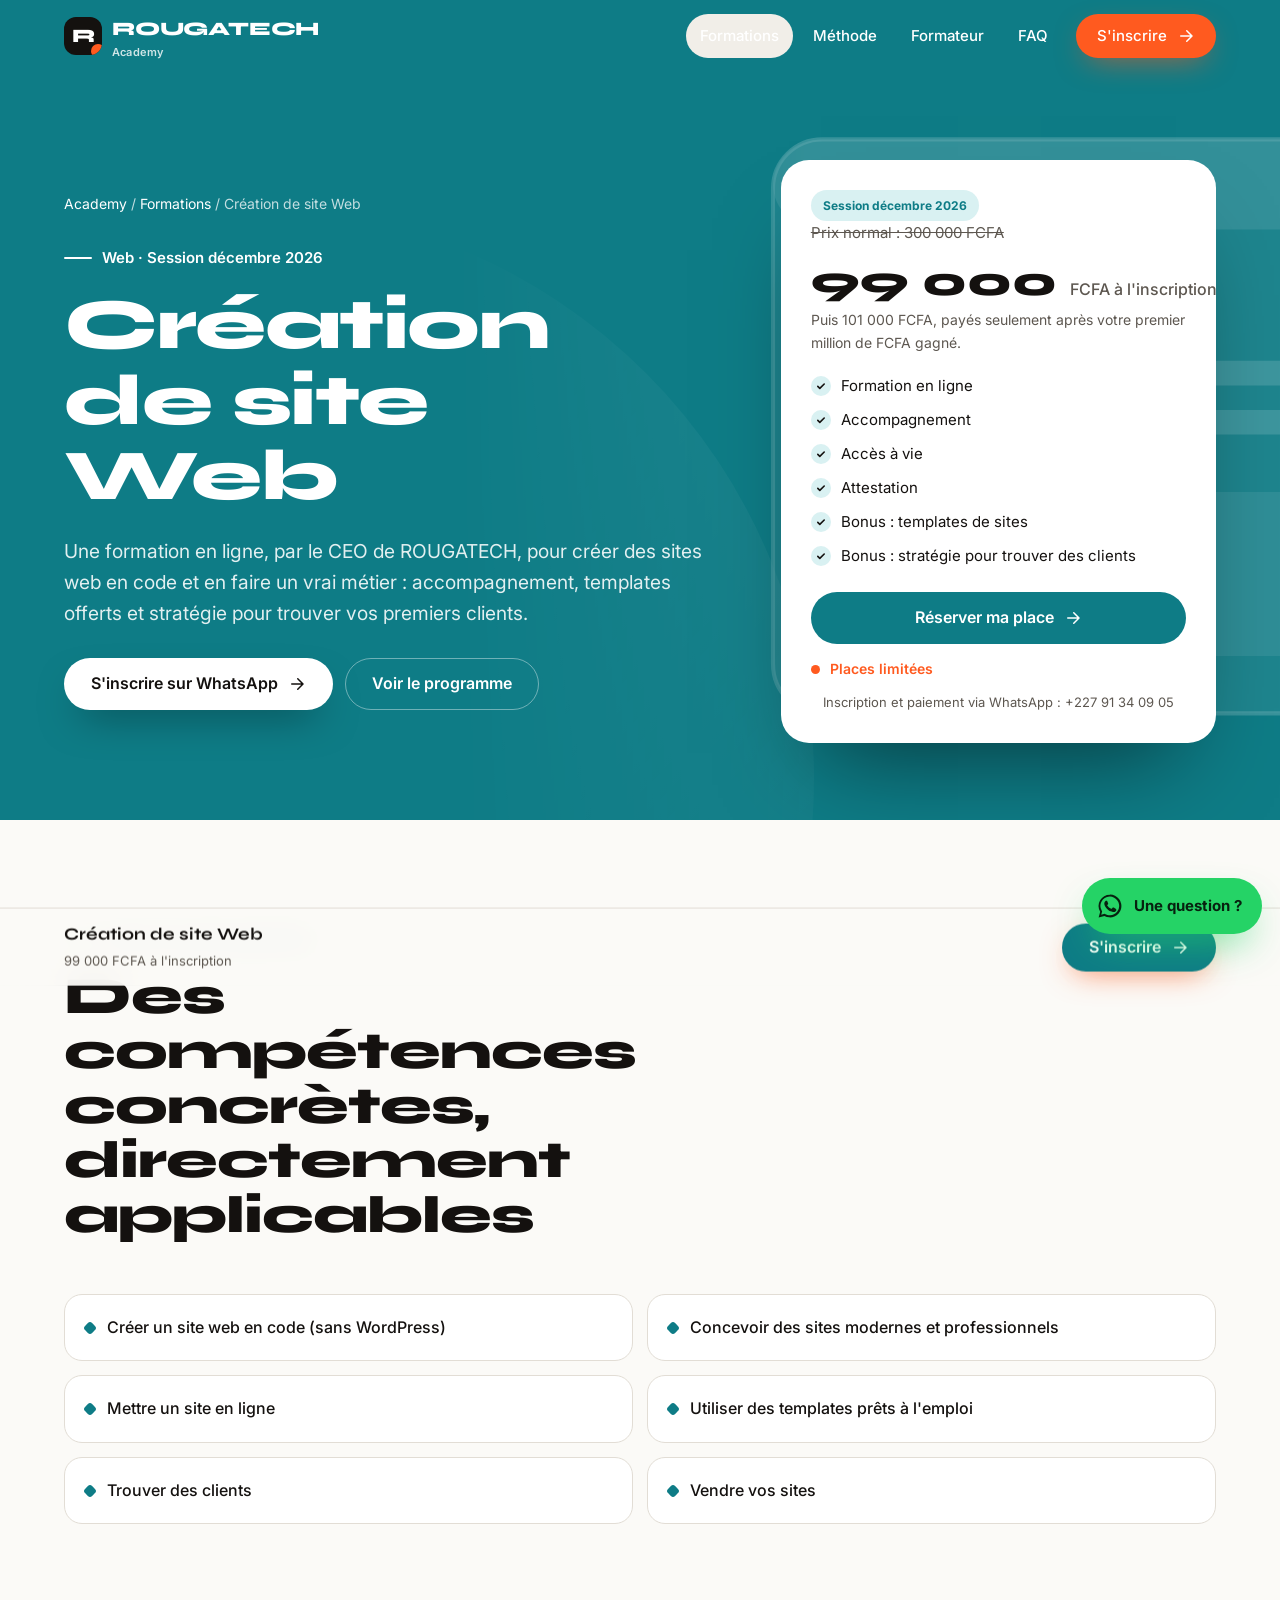
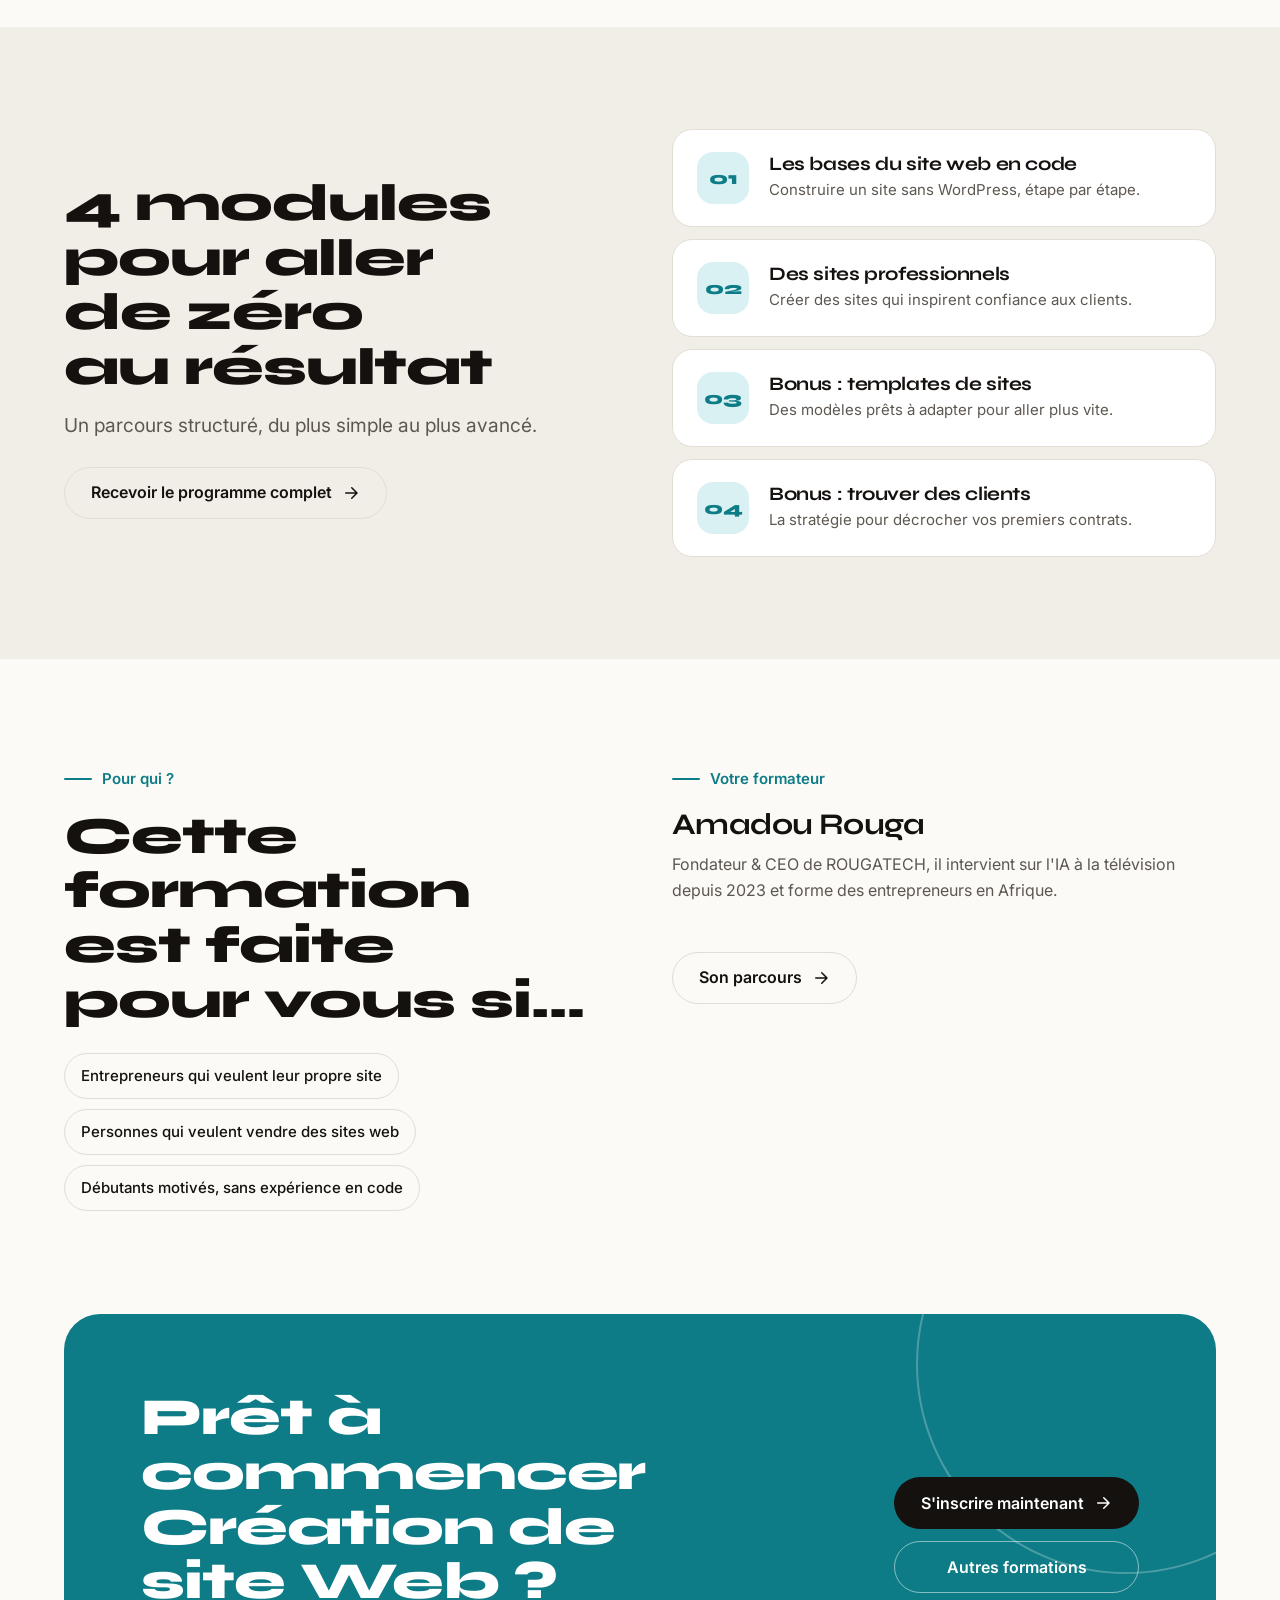
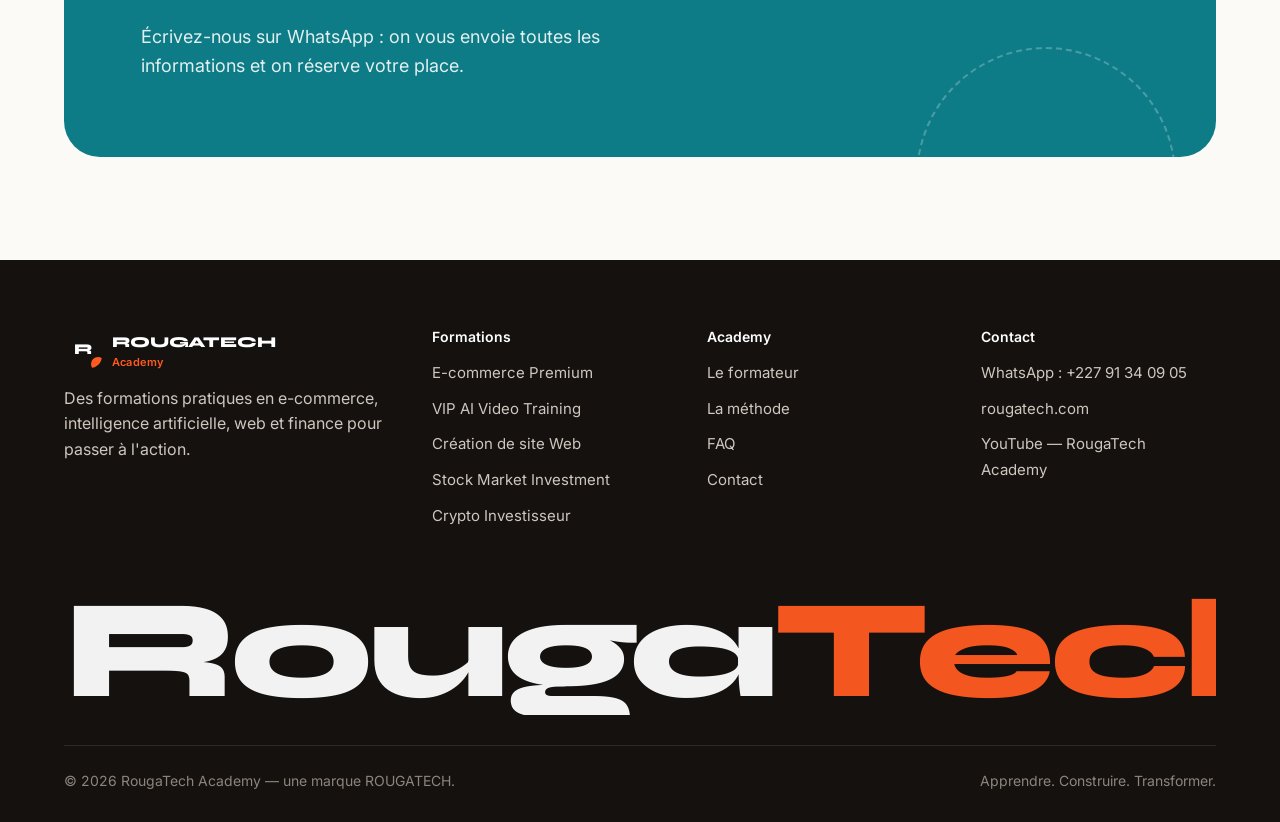
==== creation-site-web/index.html @ 9525f6b5 "Site complet RougaTech Academy (HTML/CSS/JS statique) Accueil, 5 pages formation, formateur, contact" ====
<!DOCTYPE html>
<html lang="fr">
<head>
<meta charset="utf-8">
<meta name="viewport" content="width=device-width,initial-scale=1">
<title>Création de site Web | RougaTech Academy</title>
<meta name="description" content="Apprenez à créer des sites web professionnels en code — sans WordPress — et à les vendre à des clients.">
<link rel="canonical" href="https://academy.rougatech.com/creation-site-web/">
<meta property="og:type" content="website"><meta property="og:title" content="Création de site Web | RougaTech Academy"><meta property="og:description" content="Apprenez à créer des sites web professionnels en code — sans WordPress — et à les vendre à des clients."><meta property="og:url" content="https://academy.rougatech.com/creation-site-web/"><meta property="og:locale" content="fr_FR"><meta property="og:site_name" content="RougaTech Academy">
<meta name="theme-color" content="#14110f">
<link rel="icon" href="../assets/favicon.svg" type="image/svg+xml">
<link rel="preconnect" href="https://fonts.googleapis.com"><link rel="preconnect" href="https://fonts.gstatic.com" crossorigin><link href="https://fonts.googleapis.com/css2?family=Inter:wght@400;500;600;700&family=Syne:wght@700;800&display=swap" rel="stylesheet">
<link rel="stylesheet" href="../assets/academy.css">
<script type="application/ld+json">{"@context": "https://schema.org", "@type": "Course", "name": "Création de site Web", "description": "Apprenez à créer des sites web professionnels en code — sans WordPress — et à les vendre à des clients.", "inLanguage": "fr", "provider": {"@type": "EducationalOrganization", "name": "RougaTech Academy", "url": "https://academy.rougatech.com/"}}</script>
</head>
<body>
<div class="progress" aria-hidden="true"></div><header class="hdr"><div class="wrap">
<a class="logo" href="../" aria-label="RougaTech Academy — accueil"><span class="logo-mark">R</span><span>ROUGATECH<small>Academy</small></span></a>
<button class="burger" aria-label="Menu" aria-expanded="false"><span></span><span></span><span></span></button>
<nav class="nav" aria-label="Navigation principale"><a href="../#formations" aria-current=page>Formations</a><a href="../#methode">Méthode</a><a href="../formateur/">Formateur</a><a href="../#faq">FAQ</a><a class="btn btn-acc" href="../contact/">S'inscrire <svg viewBox="0 0 24 24" fill="none" stroke="currentColor" stroke-width="2" stroke-linecap="round" stroke-linejoin="round"><path d="M5 12h14M13 5l7 7-7 7"/></svg></a></nav>
</div></header>
<main style="--t:#0e7c86;--t2:#d9f1f2" class="on-color-page">
<section class="c-hero" style="--t:#0e7c86;--t2:#d9f1f2">
 <svg class="bg" viewBox="0 0 440 200" preserveAspectRatio="xMidYMid slice" aria-hidden="true"><defs><linearGradient id="ghcreation-site-web" x1="0" y1="0" x2="1" y2="1"><stop offset="0" stop-color="#fff" stop-opacity=".35"/><stop offset="1" stop-color="#fff" stop-opacity="0"/></linearGradient></defs><circle cx="60" cy="190" r="140" fill="url(#ghcreation-site-web)"/><rect x="190" y="34" width="210" height="140" rx="12" fill="#fff" fill-opacity=".2" stroke="#fff" stroke-opacity=".5"/><rect x="190" y="34" width="210" height="22" rx="12" fill="#fff" fill-opacity=".3"/><circle cx="204" cy="45" r="3.5" fill="#fff"/><circle cx="216" cy="45" r="3.5" fill="#fff"/><circle cx="228" cy="45" r="3.5" fill="#fff"/><rect x="206" y="70" width="90" height="10" rx="5" fill="#fff" fill-opacity=".8"/><rect x="206" y="88" width="140" height="6" rx="3" fill="#fff" fill-opacity=".45"/><rect x="206" y="100" width="120" height="6" rx="3" fill="#fff" fill-opacity=".45"/><rect x="206" y="120" width="56" height="40" rx="8" fill="#fff" fill-opacity=".35"/><rect x="270" y="120" width="56" height="40" rx="8" fill="#fff" fill-opacity=".25"/><rect x="334" y="120" width="52" height="40" rx="8" fill="#fff" fill-opacity=".35"/></svg>
 <div class="wrap">
  <div>
   <div class="crumbs rv"><a href="../">Academy</a> / <a href="../#formations">Formations</a> / Création de site Web</div>
   <span class="kicker rv">Web · Session décembre 2026</span>
   <h1 data-split>Création de site Web</h1>
   <p class="lead rv d1">Une formation en ligne, par le CEO de ROUGATECH, pour créer des sites web en code et en faire un vrai métier : accompagnement, templates offerts et stratégie pour trouver vos premiers clients.</p>
   <div class="hero-ctas rv d2"><a class="btn btn-acc" href="https://wa.me/22791340905?text=Bonjour%20RougaTech%20Academy%2C%20je%20souhaite%20m%27inscrire%20%C3%A0%20la%20formation%20%C2%AB%20Cr%C3%A9ation%20de%20site%20Web%20%C2%BB.">S'inscrire sur WhatsApp <svg viewBox="0 0 24 24" fill="none" stroke="currentColor" stroke-width="2" stroke-linecap="round" stroke-linejoin="round"><path d="M5 12h14M13 5l7 7-7 7"/></svg></a><a class="btn btn-ghost" href="#programme">Voir le programme</a></div>
  </div>
  <aside class="offer rv d2" style="--t:#0e7c86;--t2:#d9f1f2">
   <span class="tag">Session décembre 2026</span>
   <div class="old">Prix normal : 300 000 FCFA</div><div class="price">99 000 <small>FCFA à l&#x27;inscription</small></div><p class="mute" style="font-size:14px">Puis 101 000 FCFA, payés seulement après votre premier million de FCFA gagné.</p>
   <ul><li>Formation en ligne</li><li>Accompagnement</li><li>Accès à vie</li><li>Attestation</li><li>Bonus : templates de sites</li><li>Bonus : stratégie pour trouver des clients</li></ul>
   <a class="btn btn-acc" style="background:var(--t);box-shadow:none;color:#fff" href="https://wa.me/22791340905?text=Bonjour%20RougaTech%20Academy%2C%20je%20souhaite%20m%27inscrire%20%C3%A0%20la%20formation%20%C2%AB%20Cr%C3%A9ation%20de%20site%20Web%20%C2%BB.">Réserver ma place <svg viewBox="0 0 24 24" fill="none" stroke="currentColor" stroke-width="2" stroke-linecap="round" stroke-linejoin="round"><path d="M5 12h14M13 5l7 7-7 7"/></svg></a>
   <div class="seats"><i></i>Places limitées</div>
   <p class="note">Inscription et paiement via WhatsApp : +227 91 34 09 05</p>
  </aside>
 </div>
</section>
<section class="band"><div class="wrap">
 <div class="head"><div><span class="kicker rv" style="color:var(--t)">Ce que vous allez apprendre</span><h2 data-split>Des compétences concrètes, directement applicables</h2></div></div>
 <div class="learn"><div class="rv d0">Créer un site web en code (sans WordPress)</div><div class="rv d1">Concevoir des sites modernes et professionnels</div><div class="rv d2">Mettre un site en ligne</div><div class="rv d0">Utiliser des templates prêts à l&#x27;emploi</div><div class="rv d1">Trouver des clients</div><div class="rv d2">Vendre vos sites</div></div>
</div></section>
<div id="programme"></div>
<section class="band alt"><div class="wrap two">
 <div><span class="kicker rv">Le programme</span><h2 data-split>4 modules pour aller de zéro au résultat</h2><p class="lead rv" style="margin-top:16px">Un parcours structuré, du plus simple au plus avancé.</p><a class="btn btn-ghost rv" style="margin-top:26px" href="https://wa.me/22791340905?text=Bonjour%2C%20je%20souhaite%20le%20programme%20et%20le%20prix%20de%20la%20formation%20%C2%AB%20Cr%C3%A9ation%20de%20site%20Web%20%C2%BB.">Recevoir le programme complet <svg viewBox="0 0 24 24" fill="none" stroke="currentColor" stroke-width="2" stroke-linecap="round" stroke-linejoin="round"><path d="M5 12h14M13 5l7 7-7 7"/></svg></a></div>
 <div class="mods"><div class="mod rv"><span class="no">01</span><div><h3>Les bases du site web en code</h3><p>Construire un site sans WordPress, étape par étape.</p></div></div><div class="mod rv"><span class="no">02</span><div><h3>Des sites professionnels</h3><p>Créer des sites qui inspirent confiance aux clients.</p></div></div><div class="mod rv"><span class="no">03</span><div><h3>Bonus : templates de sites</h3><p>Des modèles prêts à adapter pour aller plus vite.</p></div></div><div class="mod rv"><span class="no">04</span><div><h3>Bonus : trouver des clients</h3><p>La stratégie pour décrocher vos premiers contrats.</p></div></div></div>
</div></section>
<section class="band"><div class="wrap two">
 <div><span class="kicker rv" style="color:var(--t)">Pour qui ?</span><h2 data-split>Cette formation est faite pour vous si…</h2><div class="chips rv" style="margin-top:26px"><span>Entrepreneurs qui veulent leur propre site</span><span>Personnes qui veulent vendre des sites web</span><span>Débutants motivés, sans expérience en code</span></div></div>
 <div><span class="kicker rv" style="color:var(--t)">Votre formateur</span><h3 class="rv" style="font-size:30px;margin-bottom:12px">Amadou Rouga</h3><p class="mute rv" style="margin-bottom:24px">Fondateur & CEO de ROUGATECH, il intervient sur l'IA à la télévision depuis 2023 et forme des entrepreneurs en Afrique.</p><a class="btn btn-ghost rv" style="margin-top:24px" href="../formateur/">Son parcours <svg viewBox="0 0 24 24" fill="none" stroke="currentColor" stroke-width="2" stroke-linecap="round" stroke-linejoin="round"><path d="M5 12h14M13 5l7 7-7 7"/></svg></a></div>
</div></section>
<section class="band" style="padding-top:0"><div class="wrap"><div class="cta rv" style="background:var(--t)"><span class="ring r1"></span><span class="ring r2"></span>
 <div><h2>Prêt à commencer Création de site Web ?</h2><p>Écrivez-nous sur WhatsApp : on vous envoie toutes les informations et on réserve votre place.</p></div>
 <div class="cta-btns"><a class="btn btn-acc" href="https://wa.me/22791340905?text=Bonjour%20RougaTech%20Academy%2C%20je%20souhaite%20m%27inscrire%20%C3%A0%20la%20formation%20%C2%AB%20Cr%C3%A9ation%20de%20site%20Web%20%C2%BB.">S'inscrire maintenant <svg viewBox="0 0 24 24" fill="none" stroke="currentColor" stroke-width="2" stroke-linecap="round" stroke-linejoin="round"><path d="M5 12h14M13 5l7 7-7 7"/></svg></a><a class="btn btn-ghost" style="color:#fff;border-color:rgba(255,255,255,.5)" href="../#formations">Autres formations</a></div>
</div></div></section>
</main>
<div class="sticky-buy"><div><b>Création de site Web</b><span>99 000 FCFA à l&#x27;inscription</span></div><a class="btn btn-acc" style="background:#0e7c86" href="https://wa.me/22791340905?text=Bonjour%20RougaTech%20Academy%2C%20je%20souhaite%20m%27inscrire%20%C3%A0%20la%20formation%20%C2%AB%20Cr%C3%A9ation%20de%20site%20Web%20%C2%BB.">S'inscrire <svg viewBox="0 0 24 24" fill="none" stroke="currentColor" stroke-width="2" stroke-linecap="round" stroke-linejoin="round"><path d="M5 12h14M13 5l7 7-7 7"/></svg></a></div>
<footer class="ftr"><div class="wrap">
<div class="top">
 <div><a class="logo" href="../"><span class="logo-mark">R</span><span>ROUGATECH<small>Academy</small></span></a>
 <p style="margin-top:18px;max-width:340px">Des formations pratiques en e-commerce, intelligence artificielle, web et finance pour passer à l'action.</p></div>
 <div><h4>Formations</h4><ul><li><a href="../ecommerce-premium-pro/">E-commerce Premium</a></li><li><a href="../vip-ai-video-training/">VIP AI Video Training</a></li><li><a href="../creation-site-web/">Création de site Web</a></li><li><a href="../stock-market-investment/">Stock Market Investment</a></li><li><a href="../crypto-investisseur/">Crypto Investisseur</a></li></ul></div>
 <div><h4>Academy</h4><ul><li><a href="../formateur/">Le formateur</a></li><li><a href="../#methode">La méthode</a></li><li><a href="../#faq">FAQ</a></li><li><a href="../contact/">Contact</a></li></ul></div>
 <div><h4>Contact</h4><ul><li><a href="https://wa.me/22791340905">WhatsApp : +227 91 34 09 05</a></li><li><a href="https://rougatech.com">rougatech.com</a></li><li><a href="https://www.youtube.com/results?search_query=RougaTech+Academy">YouTube — RougaTech Academy</a></li></ul></div>
</div>
<div class="big" aria-hidden="true">Rouga<em>Tech</em> Academy</div>
<div class="bot"><span>© <span data-year>2026</span> RougaTech Academy — une marque ROUGATECH.</span><span>Apprendre. Construire. Transformer.</span></div>
</div></footer>
<a class="wa-fab" href="https://wa.me/22791340905?text=Bonjour%20RougaTech%20Academy%2C%20je%20souhaite%20des%20informations%20sur%20vos%20formations." aria-label="Écrire sur WhatsApp"><svg viewBox="0 0 32 32" fill="currentColor"><path d="M16 3a13 13 0 0 0-11.2 19.6L3 29l6.6-1.7A13 13 0 1 0 16 3zm0 23.7c-2 0-4-.6-5.7-1.6l-.4-.2-3.9 1 1-3.8-.3-.4A10.7 10.7 0 1 1 16 26.7zm5.9-8c-.3-.2-1.9-1-2.2-1s-.5-.2-.7.2-.8 1-1 1.2-.4.2-.7 0a8.8 8.8 0 0 1-4.4-3.8c-.3-.6.3-.5 1-1.7.1-.2 0-.4 0-.6l-1-2.4c-.3-.6-.5-.5-.7-.5h-.6c-.2 0-.6 0-.9.4s-1.2 1.2-1.2 2.9 1.2 3.3 1.4 3.6c.2.2 2.4 3.7 5.8 5.1 2.2.9 3 1 4.1.8.7-.1 1.9-.8 2.2-1.5s.3-1.4.2-1.5-.3-.2-.6-.4z"/></svg><span>Une question ?</span></a>
<script src="../assets/academy.js" defer></script>
</body></html>
---- assets/academy.css ----
/*
VOICE   : énergique, ambitieux, direct — une école qui fait passer à l'action
IDEA    : un tableau de bord d'apprentissage vivant : cartes de formation qui flottent, avancent, s'empilent
PICTURE : pile 3D de cartes-formation animées (hero) + bandeau défilant des compétences
COLOUR  : blanc chaud #fbfaf7, encre #14110f, orange signal #ff5a1f ; chaque formation a sa teinte
TYPE    : Syne 700/800 (titres) + Inter (texte)
LAYOUT  : bandes pleine largeur, grilles 12 colonnes, contenu max 1240px
*/
:root{
  color-scheme:light dark;
  --bg:light-dark(#fbfaf7,#0f0d0c);
  --bg2:light-dark(#f1eee8,#181513);
  --card:light-dark(#ffffff,#1d1a17);
  --ink:light-dark(#14110f,#f4f1ec);
  --mute:light-dark(#5d5750,#a8a097);
  --line:light-dark(#e2ddd5,#2d2824);
  --acc:#ff5a1f;
  --acc2:light-dark(#ffe9df,#3a1c10);
  --dark:#14110f;
  --r:22px;
  --ease:cubic-bezier(.2,.8,.2,1);
}
:root[data-theme=light]{color-scheme:light}:root[data-theme=dark]{color-scheme:dark}
*{box-sizing:border-box;min-width:0}
html{scroll-behavior:smooth;scroll-padding-top:84px}
body{margin:0;background:var(--bg);color:var(--ink);font:16px/1.6 Inter,system-ui,-apple-system,"Segoe UI",sans-serif;overflow-x:clip;-webkit-font-smoothing:antialiased}
img,svg{max-width:100%;display:block}
a{color:inherit}
h1,h2,h3,h4{font-family:Syne,Inter,sans-serif;line-height:1.05;margin:0;text-wrap:balance;letter-spacing:-.02em}
h1{font-size:clamp(40px,6.4vw,84px);font-weight:800}
h2{font-size:clamp(32px,4.2vw,52px);font-weight:800}
h3{font-size:22px;font-weight:700}
p{margin:0}
.wrap{max-width:1240px;margin:0 auto}
.band{padding:clamp(56px,8vw,120px) max(5vw,18px)}
.band.alt{background:var(--bg2)}
.band.ink{background:var(--dark);color:#f4f1ec}
.band.ink .mute{color:#b3aba2}
.mute{color:var(--mute)}
.kicker{display:inline-flex;align-items:center;gap:10px;font-weight:600;font-size:15px;color:var(--acc);margin-bottom:18px}
.kicker::before{content:"";width:28px;height:2px;background:currentColor;border-radius:2px}
.lead{font-size:clamp(17px,1.5vw,20px);color:var(--mute);max-width:640px}
.ink .lead{color:#c9c1b8}

/* ---------- buttons ---------- */
.btn{position:relative;display:inline-flex;align-items:center;justify-content:center;gap:10px;min-height:52px;padding:0 26px;border-radius:999px;font-weight:600;font-size:16px;text-decoration:none;border:1.5px solid transparent;cursor:pointer;transition:transform .35s var(--ease),background .3s,color .3s,box-shadow .35s;overflow:hidden;isolation:isolate;white-space:nowrap}
.btn svg{width:18px;height:18px;flex:none;transition:transform .35s var(--ease)}
.btn:hover svg{transform:translateX(4px)}
.btn-acc{background:var(--acc);color:#fff;box-shadow:0 10px 30px -10px rgba(255,90,31,.7)}
.btn-acc::after{content:"";position:absolute;inset:0;background:linear-gradient(110deg,transparent 30%,rgba(255,255,255,.45) 50%,transparent 70%);transform:translateX(-120%);transition:transform .8s var(--ease);z-index:-1}
.btn-acc:hover::after{transform:translateX(120%)}
.btn-acc:hover{box-shadow:0 18px 40px -12px rgba(255,90,31,.85)}
.btn-ghost{border-color:var(--line);background:transparent;color:var(--ink)}
.btn-ghost:hover{border-color:var(--ink)}
.ink .btn-ghost{color:#fff;border-color:rgba(255,255,255,.25)}
.ink .btn-ghost:hover{border-color:#fff}
.btn-wa{background:#25d366;color:#08210f}
.btn:focus-visible,a:focus-visible,button:focus-visible{outline:3px solid var(--acc);outline-offset:3px}

/* ---------- header ---------- */
.hdr{position:fixed;inset:0 0 auto;z-index:50;padding:14px max(5vw,18px);transition:padding .35s var(--ease),background .35s,box-shadow .35s}
.hdr.scrolled{padding-block:8px;background:color-mix(in srgb,var(--bg) 86%,transparent);backdrop-filter:blur(14px) saturate(1.4);-webkit-backdrop-filter:blur(14px) saturate(1.4);box-shadow:0 1px 0 var(--line)}
.hdr .wrap{display:flex;align-items:center;justify-content:space-between;gap:20px}
.logo{display:flex;align-items:center;gap:10px;text-decoration:none;font-family:Syne,sans-serif;font-weight:800;font-size:19px;letter-spacing:-.01em}
.logo-mark{width:38px;height:38px;border-radius:12px;background:var(--dark);display:grid;place-items:center;color:#fff;position:relative;overflow:hidden}
.logo-mark::after{content:"";position:absolute;width:14px;height:14px;border-radius:50%;background:var(--acc);right:-3px;bottom:-3px}
.logo small{display:block;font:600 11px/1 Inter,sans-serif;color:var(--acc);letter-spacing:.02em;margin-top:3px}
.nav{display:flex;align-items:center;gap:6px}
.nav a{padding:10px 14px;border-radius:999px;text-decoration:none;font-weight:500;font-size:15px;color:var(--mute);transition:color .25s,background .25s}
.nav a:hover,.nav a[aria-current=page]{color:var(--ink);background:var(--bg2)}
.nav .btn{margin-left:8px;min-height:44px;padding:0 20px;font-size:15px;color:#fff}
.nav .btn:hover{background:var(--acc);color:#fff}
.burger{display:none;width:46px;height:46px;border-radius:50%;border:1.5px solid var(--line);background:var(--card);cursor:pointer;position:relative;z-index:60}
.burger span{position:absolute;left:13px;right:13px;height:2px;background:var(--ink);border-radius:2px;transition:transform .35s var(--ease),opacity .2s}
.burger span:nth-child(1){top:17px}.burger span:nth-child(2){top:22px}.burger span:nth-child(3){top:27px}
.menu-open .burger span:nth-child(1){transform:translateY(5px) rotate(45deg)}
.menu-open .burger span:nth-child(2){opacity:0}
.menu-open .burger span:nth-child(3){transform:translateY(-5px) rotate(-45deg)}
@media(max-width:900px){
  .burger{display:block}
  .nav{position:fixed;inset:0;flex-direction:column;justify-content:center;gap:4px;background:var(--bg);opacity:0;pointer-events:none;transition:opacity .35s}
  .nav a{font-family:Syne,sans-serif;font-size:30px;font-weight:700;color:var(--ink);opacity:0;transform:translateY(16px);transition:opacity .4s,transform .5s var(--ease)}
  .nav .btn{font-family:Inter,sans-serif;font-size:17px;margin:18px 0 0;min-height:54px}
  .menu-open .nav{opacity:1;pointer-events:auto}
  .menu-open .nav a{opacity:1;transform:none}
  .menu-open .nav a:nth-child(2){transition-delay:.05s}.menu-open .nav a:nth-child(3){transition-delay:.1s}.menu-open .nav a:nth-child(4){transition-delay:.15s}.menu-open .nav a:nth-child(5){transition-delay:.2s}
  .menu-open{overflow:hidden}
}

/* ---------- hero ---------- */
.hero{position:relative;padding:clamp(120px,14vw,170px) max(5vw,18px) clamp(60px,7vw,100px);overflow:hidden}
.hero .wrap{display:grid;grid-template-columns:minmax(0,1.08fr) minmax(0,.92fr);gap:clamp(30px,5vw,70px);align-items:center}
.hero h1 .stroke{color:transparent;-webkit-text-stroke:2px var(--ink)}
.hero h1 .swap{display:inline-block;color:var(--acc);position:relative}
.hero h1 .swap span{display:inline-block;animation:wordIn .7s var(--ease) both}
.hero .lead{margin:26px 0 34px}
.hero-ctas{display:flex;flex-wrap:wrap;gap:12px}
.hero-proof{display:flex;flex-wrap:wrap;gap:28px;margin-top:44px;padding-top:28px;border-top:1px solid var(--line)}
.hero-proof b{display:block;font-family:Syne,sans-serif;font-size:30px;line-height:1}
.hero-proof span{font-size:14px;color:var(--mute)}
.blob{position:absolute;border-radius:50%;filter:blur(70px);opacity:.55;pointer-events:none;z-index:-1}
.blob.b1{width:520px;height:520px;background:#ffb08a;right:-140px;top:40px;animation:drift 16s ease-in-out infinite alternate}
.blob.b2{width:380px;height:380px;background:#ffd6a3;left:-160px;bottom:-120px;animation:drift 20s ease-in-out infinite alternate-reverse}
@media (prefers-color-scheme:dark){.blob{opacity:.18}}
:root[data-theme=dark] .blob{opacity:.18}
:root[data-theme=light] .blob{opacity:.55}
@keyframes drift{to{transform:translate(-60px,60px) scale(1.12)}}
@keyframes wordIn{from{opacity:0;transform:translateY(.4em) rotate(4deg);filter:blur(6px)}to{opacity:1;transform:none;filter:none}}

/* stack of floating course cards */
.stack3d{position:relative;height:clamp(380px,44vw,540px);perspective:1400px}
.sc{position:absolute;width:min(78%,360px);padding:22px;border-radius:24px;background:var(--card);border:1px solid var(--line);box-shadow:0 40px 80px -40px rgba(20,17,15,.45);transition:transform .9s var(--ease);will-change:transform}
.sc .tag{display:inline-block;font-size:12px;font-weight:600;padding:5px 11px;border-radius:999px;background:var(--t2);color:var(--t)}
.sc h4{font-size:22px;margin:14px 0 6px}
.sc p{font-size:14px;color:var(--mute)}
.sc .bar{height:8px;border-radius:9px;background:var(--bg2);margin-top:18px;overflow:hidden}
.sc .bar i{display:block;height:100%;width:var(--w);background:var(--t);border-radius:9px;animation:fill 2.4s var(--ease) both .6s}
.sc .row{display:flex;justify-content:space-between;font-size:12px;color:var(--mute);margin-top:8px}
.sc .ico{width:46px;height:46px;border-radius:14px;display:grid;place-items:center;background:var(--t);color:#fff;float:right}
.sc .ico svg{width:22px;height:22px}
.sc:nth-child(1){left:0;top:4%;transform:rotate(-6deg) translateZ(0);animation:float1 7s ease-in-out infinite}
.sc:nth-child(2){right:0;top:26%;transform:rotate(4deg);animation:float2 8s ease-in-out infinite;z-index:2}
.sc:nth-child(3){left:8%;bottom:2%;transform:rotate(-2deg);animation:float1 9s ease-in-out infinite reverse;z-index:3}
.badge-live{position:absolute;right:6%;top:2%;z-index:4;display:flex;align-items:center;gap:8px;padding:10px 16px;border-radius:999px;background:var(--dark);color:#fff;font-size:13px;font-weight:600;box-shadow:0 20px 40px -18px rgba(0,0,0,.6)}
.badge-live i{width:9px;height:9px;border-radius:50%;background:#2ee66b;box-shadow:0 0 0 0 rgba(46,230,107,.6);animation:pulse 1.8s infinite}
@keyframes float1{0%,100%{translate:0 0}50%{translate:0 -14px}}
@keyframes float2{0%,100%{translate:0 0}50%{translate:0 12px}}
@keyframes fill{from{width:0}}
@keyframes pulse{70%{box-shadow:0 0 0 10px rgba(46,230,107,0)}100%{box-shadow:0 0 0 0 rgba(46,230,107,0)}}
@media(max-width:900px){.hero .wrap{grid-template-columns:1fr}.stack3d{height:420px;max-width:520px;margin:0 auto;width:100%}}
@media(max-width:520px){.stack3d{height:380px}.sc{width:84%;padding:18px}.sc h4{font-size:19px}.badge-live{top:-4%}}

/* ---------- marquee ---------- */
.marquee{overflow:hidden;background:var(--dark);color:#fff;padding:22px 0;border-block:1px solid #000}
.marquee .track{display:flex;width:max-content;animation:scroll 36s linear infinite}
.marquee:hover .track{animation-play-state:paused}
.marquee span{font-family:Syne,sans-serif;font-weight:700;font-size:clamp(22px,3vw,36px);padding:0 28px;display:flex;align-items:center;gap:28px;white-space:nowrap}
.marquee span::after{content:"";width:14px;height:14px;border-radius:50%;background:var(--acc)}
@keyframes scroll{to{transform:translateX(-50%)}}

/* ---------- section head ---------- */
.head{display:flex;justify-content:space-between;align-items:end;gap:30px;flex-wrap:wrap;margin-bottom:clamp(34px,4vw,56px)}
.head > div{max-width:720px}
.head .lead{margin-top:16px}

/* ---------- filters + course grid ---------- */
.filters{display:flex;flex-wrap:wrap;gap:8px}
.filters button{min-height:44px;padding:0 18px;border-radius:999px;border:1.5px solid var(--line);background:var(--card);color:var(--ink);font:500 15px Inter,sans-serif;cursor:pointer;transition:all .25s}
.filters button:hover{border-color:var(--ink)}
.filters button[aria-pressed=true]{background:var(--ink);color:var(--bg);border-color:var(--ink)}
.grid{display:grid;grid-template-columns:repeat(auto-fill,minmax(min(100%,340px),1fr));gap:22px}
.course{position:relative;display:flex;flex-direction:column;border-radius:var(--r);background:var(--card);border:1px solid var(--line);overflow:hidden;text-decoration:none;transition:transform .5s var(--ease),box-shadow .5s var(--ease),border-color .3s;transform-style:preserve-3d}
.course:hover{box-shadow:0 40px 70px -40px rgba(20,17,15,.5);border-color:transparent}
.course.hide{display:none}
.course .cv{position:relative;height:200px;background:var(--t);overflow:hidden;color:#fff}
.course .cv svg.art{position:absolute;inset:0;width:100%;height:100%;transition:transform 1.2s var(--ease)}
.course:hover .cv svg.art{transform:scale(1.08) rotate(-1.5deg)}
.course .cv .lbl{position:absolute;left:18px;top:18px;font-size:12px;font-weight:600;padding:6px 12px;border-radius:999px;background:rgba(0,0,0,.28);backdrop-filter:blur(6px);color:#fff}
.course .cv .st{position:absolute;right:18px;top:18px;font-size:12px;font-weight:700;padding:6px 12px;border-radius:999px;background:#fff;color:var(--dark)}
.course .bd{padding:24px;display:flex;flex-direction:column;gap:12px;flex:1}
.course .bd p{color:var(--mute);font-size:15px}
.course .meta{display:flex;flex-wrap:wrap;gap:8px;margin-top:auto;padding-top:14px}
.course .meta span{font-size:13px;padding:6px 11px;border-radius:999px;background:var(--bg2);color:var(--mute);white-space:nowrap}
.course .go{display:flex;justify-content:space-between;align-items:center;padding:18px 24px;border-top:1px solid var(--line);font-weight:600;font-size:15px}
.course .go i{width:40px;height:40px;border-radius:50%;background:var(--bg2);display:grid;place-items:center;transition:background .3s,color .3s,transform .4s var(--ease)}
.course:hover .go i{background:var(--acc);color:#fff;transform:rotate(-45deg)}
.course .go svg{width:18px;height:18px}

/* ---------- method / pillars ---------- */
.pillars{display:grid;grid-template-columns:repeat(4,minmax(0,1fr));gap:18px}
.pillar{padding:28px;border-radius:var(--r);background:rgba(255,255,255,.04);border:1px solid rgba(255,255,255,.1);transition:background .35s,transform .45s var(--ease)}
.pillar:hover{background:rgba(255,90,31,.1);transform:translateY(-6px)}
.pillar .n{font-family:Syne,sans-serif;font-size:15px;font-weight:700;color:var(--acc)}
.pillar h3{margin:40px 0 10px;color:#fff}
.pillar p{color:#b3aba2;font-size:15px}
@media(max-width:1000px){.pillars{grid-template-columns:repeat(2,minmax(0,1fr))}}
@media(max-width:560px){.pillars{grid-template-columns:1fr}}

/* ---------- trainer ---------- */
.trainer{display:grid;grid-template-columns:minmax(0,.85fr) minmax(0,1.15fr);gap:clamp(30px,6vw,90px);align-items:center}
.portrait{position:relative;aspect-ratio:4/5;border-radius:32px;overflow:hidden;background:var(--dark)}
.portrait img{width:100%;height:100%;object-fit:cover}
.portrait .ph{position:absolute;inset:0;display:grid;place-items:center}
.portrait .cap{position:absolute;left:18px;right:18px;bottom:18px;padding:16px 18px;border-radius:18px;background:rgba(20,17,15,.72);backdrop-filter:blur(10px);color:#fff}
.portrait .cap b{font-family:Syne,sans-serif;font-size:20px;display:block}
.portrait .cap span{font-size:13px;color:#d8d0c7}
.facts{display:grid;grid-template-columns:repeat(2,minmax(0,1fr));gap:14px;margin-top:34px}
.fact{padding:22px;border-radius:18px;background:var(--card);border:1px solid var(--line)}
.fact b{display:block;font-family:Syne,sans-serif;font-size:clamp(28px,3vw,38px);line-height:1;color:var(--acc)}
.fact span{display:block;margin-top:8px;font-size:14px;color:var(--mute)}
@media(max-width:860px){.trainer{grid-template-columns:1fr}.portrait{max-width:420px}}
@media(max-width:420px){.facts{grid-template-columns:1fr}}

/* ---------- steps ---------- */
.steps{display:grid;grid-template-columns:repeat(4,minmax(0,1fr));gap:0;counter-reset:s;position:relative}
.step{padding:0 22px 0 0;position:relative}
.step .dot{width:56px;height:56px;border-radius:50%;display:grid;place-items:center;background:var(--card);border:1.5px solid var(--line);font-family:Syne,sans-serif;font-weight:800;font-size:20px;position:relative;z-index:1;transition:background .4s,color .4s,border-color .4s}
.step.on .dot{background:var(--acc);border-color:var(--acc);color:#fff}
.steps::before{content:"";position:absolute;left:28px;right:28px;top:28px;height:2px;background:var(--line)}
.steps .prog{position:absolute;left:28px;top:28px;height:2px;background:var(--acc);width:0;transition:width 1.6s var(--ease)}
.step h3{margin:24px 0 8px}
.step p{color:var(--mute);font-size:15px}
@media(max-width:860px){.steps{grid-template-columns:1fr;gap:30px}.steps::before,.steps .prog{display:none}.step{padding:0 0 0 76px}.step .dot{position:absolute;left:0;top:0}.step h3{margin-top:12px}}

/* ---------- faq ---------- */
.faq{max-width:860px}
.faq details{border-bottom:1px solid var(--line)}
.faq summary{list-style:none;cursor:pointer;display:flex;justify-content:space-between;align-items:center;gap:20px;padding:24px 0;font-family:Syne,sans-serif;font-weight:700;font-size:clamp(18px,2vw,21px)}
.faq summary::-webkit-details-marker{display:none}
.faq summary i{flex:none;width:40px;height:40px;border-radius:50%;border:1.5px solid var(--line);display:grid;place-items:center;transition:transform .4s var(--ease),background .3s}
.faq summary i::before{content:"+";font:400 22px/1 Inter,sans-serif}
.faq details[open] summary i{transform:rotate(45deg);background:var(--acc);border-color:var(--acc);color:#fff}
.faq details p{padding:0 60px 24px 0;color:var(--mute)}

/* ---------- CTA ---------- */
.cta{position:relative;border-radius:36px;padding:clamp(40px,6vw,80px);background:var(--acc);color:#fff;overflow:hidden;display:grid;grid-template-columns:minmax(0,1.3fr) auto;gap:30px;align-items:center}
.cta h2{color:#fff}
.cta p{color:rgba(255,255,255,.88);margin-top:14px;max-width:560px;font-size:18px}
.cta .btn-acc{background:var(--dark);box-shadow:none}
.cta .ring{position:absolute;border:2px solid rgba(255,255,255,.25);border-radius:50%;pointer-events:none}
.cta .ring.r1{width:420px;height:420px;right:-120px;top:-160px;animation:spin 30s linear infinite}
.cta .ring.r2{width:260px;height:260px;right:40px;bottom:-150px;border-style:dashed;animation:spin 40s linear infinite reverse}
@keyframes spin{to{transform:rotate(360deg)}}
.cta-btns{display:flex;flex-direction:column;gap:12px;position:relative}
@media(max-width:820px){.cta{grid-template-columns:1fr}.cta-btns{flex-direction:row;flex-wrap:wrap}}

/* ---------- footer ---------- */
.ftr{background:var(--dark);color:#cfc7be;padding:70px max(5vw,18px) 30px}
.ftr .top{display:grid;grid-template-columns:minmax(0,1.4fr) repeat(3,minmax(0,1fr));gap:40px}
.ftr .logo{color:#fff}
.ftr h4{font-family:Inter,sans-serif;font-size:14px;font-weight:600;color:#fff;margin-bottom:16px;letter-spacing:0}
.ftr ul{list-style:none;padding:0;margin:0;display:grid;gap:10px}
.ftr a{text-decoration:none;color:#cfc7be;font-size:15px;transition:color .25s}
.ftr a:hover{color:var(--acc)}
.ftr .big{font-family:Syne,sans-serif;font-weight:800;font-size:clamp(46px,11vw,170px);line-height:.9;color:#fff;margin:60px 0 30px;letter-spacing:-.04em;opacity:.95;white-space:nowrap;overflow:hidden}
.ftr .big em{font-style:normal;color:var(--acc)}
.ftr .bot{display:flex;justify-content:space-between;flex-wrap:wrap;gap:12px;padding-top:24px;border-top:1px solid rgba(255,255,255,.1);font-size:14px;color:#8d857c}
@media(max-width:860px){.ftr .top{grid-template-columns:repeat(2,minmax(0,1fr))}.ftr .top>div:first-child{grid-column:1/-1}}

/* ---------- floating WhatsApp ---------- */
.wa-fab{position:fixed;right:18px;bottom:18px;z-index:40;display:flex;align-items:center;gap:10px;padding:0 20px 0 14px;height:56px;border-radius:999px;background:#25d366;color:#07210f;text-decoration:none;font-weight:700;font-size:15px;box-shadow:0 18px 40px -14px rgba(37,211,102,.8);transform:translateY(120px);transition:transform .6s var(--ease)}
.wa-fab.show{transform:none}
.wa-fab svg{width:28px;height:28px}
@media(max-width:520px){.wa-fab span{display:none}.wa-fab{padding:0;width:58px;justify-content:center}}

/* ---------- course page ---------- */
.c-hero{position:relative;padding:clamp(120px,13vw,160px) max(5vw,18px) clamp(50px,6vw,80px);background:var(--t);color:#fff;overflow:hidden}
.c-hero .wrap{display:grid;grid-template-columns:minmax(0,1.2fr) minmax(0,.8fr);gap:clamp(30px,5vw,70px);align-items:center;position:relative;z-index:1}
.c-hero .kicker{color:#fff}
.c-hero h1{color:#fff;font-size:clamp(38px,5.6vw,72px)}
.c-hero .lead{color:rgba(255,255,255,.88);margin:22px 0 30px}
.c-hero .btn-acc{background:#fff;color:var(--dark);box-shadow:0 18px 40px -16px rgba(0,0,0,.5)}
.c-hero .btn-ghost{color:#fff;border-color:rgba(255,255,255,.4)}
.c-hero .btn-ghost:hover{border-color:#fff}
.c-hero svg.bg{position:absolute;right:-5%;top:0;width:70%;height:100%;opacity:.35;-webkit-mask-image:linear-gradient(90deg,transparent,#000 40%);mask-image:linear-gradient(90deg,transparent,#000 40%)}
@media(max-width:900px){.c-hero svg.bg{width:100%;right:0;opacity:.14}}
body:has(.on-color-page) .hdr:not(.scrolled) .logo,body:has(.on-color-page) .hdr:not(.scrolled) .nav>a:not(.btn){color:#fff}
body:has(.on-color-page) .hdr:not(.scrolled) .nav>a:not(.btn):hover{background:rgba(255,255,255,.15)}
body:has(.on-color-page) .hdr:not(.scrolled) .logo small{color:#fff;opacity:.8}
body.menu-open:has(.on-color-page) .nav>a:not(.btn){color:var(--ink)!important}
.crumbs{font-size:14px;color:rgba(255,255,255,.75);margin-bottom:26px}
.crumbs a{text-decoration:none;color:#fff}
.offer{background:var(--card);color:var(--ink);border-radius:28px;padding:30px;box-shadow:0 50px 90px -40px rgba(0,0,0,.55)}
.offer .tag{display:inline-block;font-size:12px;font-weight:700;padding:6px 12px;border-radius:999px;background:var(--t2);color:var(--t)}
.offer .price{font-family:Syne,sans-serif;font-weight:800;font-size:clamp(30px,3.4vw,42px);line-height:1;margin:16px 0 6px;white-space:nowrap}
.offer .price small{font-size:16px;color:var(--mute);font-family:Inter,sans-serif;font-weight:500}
.offer .old{text-decoration:line-through;color:var(--mute);font-size:15px}
.offer ul{list-style:none;padding:0;margin:20px 0 24px;display:grid;gap:10px}
.offer li{display:flex;gap:10px;font-size:15px}
.offer li::before{content:"";flex:none;width:20px;height:20px;border-radius:50%;background:var(--t2) url("data:image/svg+xml,%3Csvg xmlns='http://www.w3.org/2000/svg' viewBox='0 0 20 20'%3E%3Cpath d='M6 10.5l2.5 2.5L14 7.5' fill='none' stroke='%2314110f' stroke-width='2' stroke-linecap='round' stroke-linejoin='round'/%3E%3C/svg%3E") center/16px no-repeat;margin-top:2px}
.offer .btn{width:100%}
.offer .note{font-size:13px;color:var(--mute);margin-top:12px;text-align:center}
.seats{display:flex;align-items:center;gap:10px;margin-top:14px;font-size:14px;font-weight:600;color:var(--acc)}
.seats i{width:9px;height:9px;border-radius:50%;background:var(--acc);animation:blink 1.2s infinite}
@keyframes blink{50%{opacity:.25}}
@media(max-width:900px){.c-hero .wrap{grid-template-columns:1fr}}

.two{display:grid;grid-template-columns:minmax(0,1fr) minmax(0,1fr);gap:clamp(30px,5vw,80px);align-items:start}
@media(max-width:860px){.two{grid-template-columns:1fr}}
.learn{display:grid;grid-template-columns:repeat(2,minmax(0,1fr));gap:14px}
.learn div{padding:20px;border-radius:18px;background:var(--card);border:1px solid var(--line);font-weight:500;display:flex;gap:12px;align-items:flex-start;transition:border-color .3s,transform .4s var(--ease)}
.learn div:hover{border-color:var(--t);transform:translateY(-3px)}
.learn div::before{content:"";flex:none;width:10px;height:10px;border-radius:3px;background:var(--t);margin-top:8px;transform:rotate(45deg)}
@media(max-width:560px){.learn{grid-template-columns:1fr}}

.mods{display:grid;gap:12px}
.mod{display:grid;grid-template-columns:auto minmax(0,1fr);gap:20px;align-items:center;padding:22px 24px;border-radius:20px;background:var(--card);border:1px solid var(--line);transition:transform .45s var(--ease),border-color .3s}
.mod:hover{transform:translateX(8px);border-color:var(--t)}
.mod .no{width:52px;height:52px;border-radius:16px;display:grid;place-items:center;background:var(--t2);color:var(--t);font-family:Syne,sans-serif;font-weight:800;font-size:18px}
.mod h3{font-size:19px}
.mod p{color:var(--mute);font-size:15px;margin-top:4px}

.chips{display:flex;flex-wrap:wrap;gap:10px}
.chips span{padding:10px 16px;border-radius:999px;border:1.5px solid var(--line);font-weight:500;font-size:15px}

.sticky-buy{position:fixed;left:0;right:0;bottom:0;z-index:39;padding:12px max(5vw,16px);background:color-mix(in srgb,var(--bg) 92%,transparent);backdrop-filter:blur(14px);-webkit-backdrop-filter:blur(14px);border-top:1px solid var(--line);display:flex;justify-content:space-between;align-items:center;gap:14px;transform:translateY(110%);transition:transform .5s var(--ease)}
.sticky-buy.show{transform:none}
.sticky-buy b{font-family:Syne,sans-serif;font-size:17px;display:block}
.sticky-buy span{font-size:13px;color:var(--mute)}
.sticky-buy .btn{min-height:48px}
.has-sticky .wa-fab{bottom:86px}
@media(max-width:520px){.sticky-buy span{display:none}.sticky-buy b{font-size:15px}.sticky-buy .btn{padding:0 18px}}

/* ---------- contact ---------- */
.form{display:grid;gap:16px;padding:clamp(24px,4vw,40px);border-radius:28px;background:var(--card);border:1px solid var(--line)}
.form label{display:grid;gap:8px;font-weight:600;font-size:15px}
.form input,.form select,.form textarea{width:100%;min-height:52px;padding:12px 16px;border-radius:14px;border:1.5px solid var(--line);background:var(--bg);color:var(--ink);font:16px Inter,sans-serif;transition:border-color .25s}
.form textarea{min-height:130px;resize:vertical}
.form input:focus,.form select:focus,.form textarea:focus{outline:none;border-color:var(--acc)}
.contact-cards{display:grid;gap:14px}
.ccard{display:flex;gap:16px;align-items:center;padding:22px;border-radius:20px;background:var(--card);border:1px solid var(--line);text-decoration:none;transition:border-color .3s,transform .4s var(--ease)}
.ccard:hover{border-color:var(--acc);transform:translateY(-3px)}
.ccard i{flex:none;width:52px;height:52px;border-radius:16px;display:grid;place-items:center;background:var(--acc2);color:var(--acc)}
.ccard i svg{width:24px;height:24px}
.ccard b{display:block;font-size:17px}
.ccard span{color:var(--mute);font-size:15px}

.page-hero{padding:clamp(130px,14vw,180px) max(5vw,18px) clamp(40px,5vw,70px);position:relative;overflow:hidden}
.page-hero .lead{margin-top:22px}

/* ---------- reveal + cursor ---------- */
.rv{opacity:0;transform:translateY(34px);transition:opacity .9s var(--ease),transform 1s var(--ease)}
.rv.in{opacity:1;transform:none}
.rv.d1{transition-delay:.08s}.rv.d2{transition-delay:.16s}.rv.d3{transition-delay:.24s}
.split .w{display:inline-block;overflow:hidden;vertical-align:top}
.split .w > span{display:inline-block;transform:translateY(105%);transition:transform 1s var(--ease)}
.split.in .w > span{transform:none}
.cur{position:fixed;left:0;top:0;width:12px;height:12px;border-radius:50%;background:var(--acc);pointer-events:none;z-index:100;mix-blend-mode:normal;transform:translate(-50%,-50%);transition:width .3s,height .3s,opacity .3s;opacity:0}
.cur.big{width:64px;height:64px;opacity:.18!important}
@media (hover:none),(pointer:coarse){.cur{display:none}}
.progress{position:fixed;left:0;top:0;height:3px;background:var(--acc);z-index:70;width:0}

@media (prefers-reduced-motion:reduce){
  *,*::before,*::after{animation:none!important;transition:none!important;scroll-behavior:auto!important}
  .rv,.split .w>span{opacity:1;transform:none}
  .cur{display:none}
}
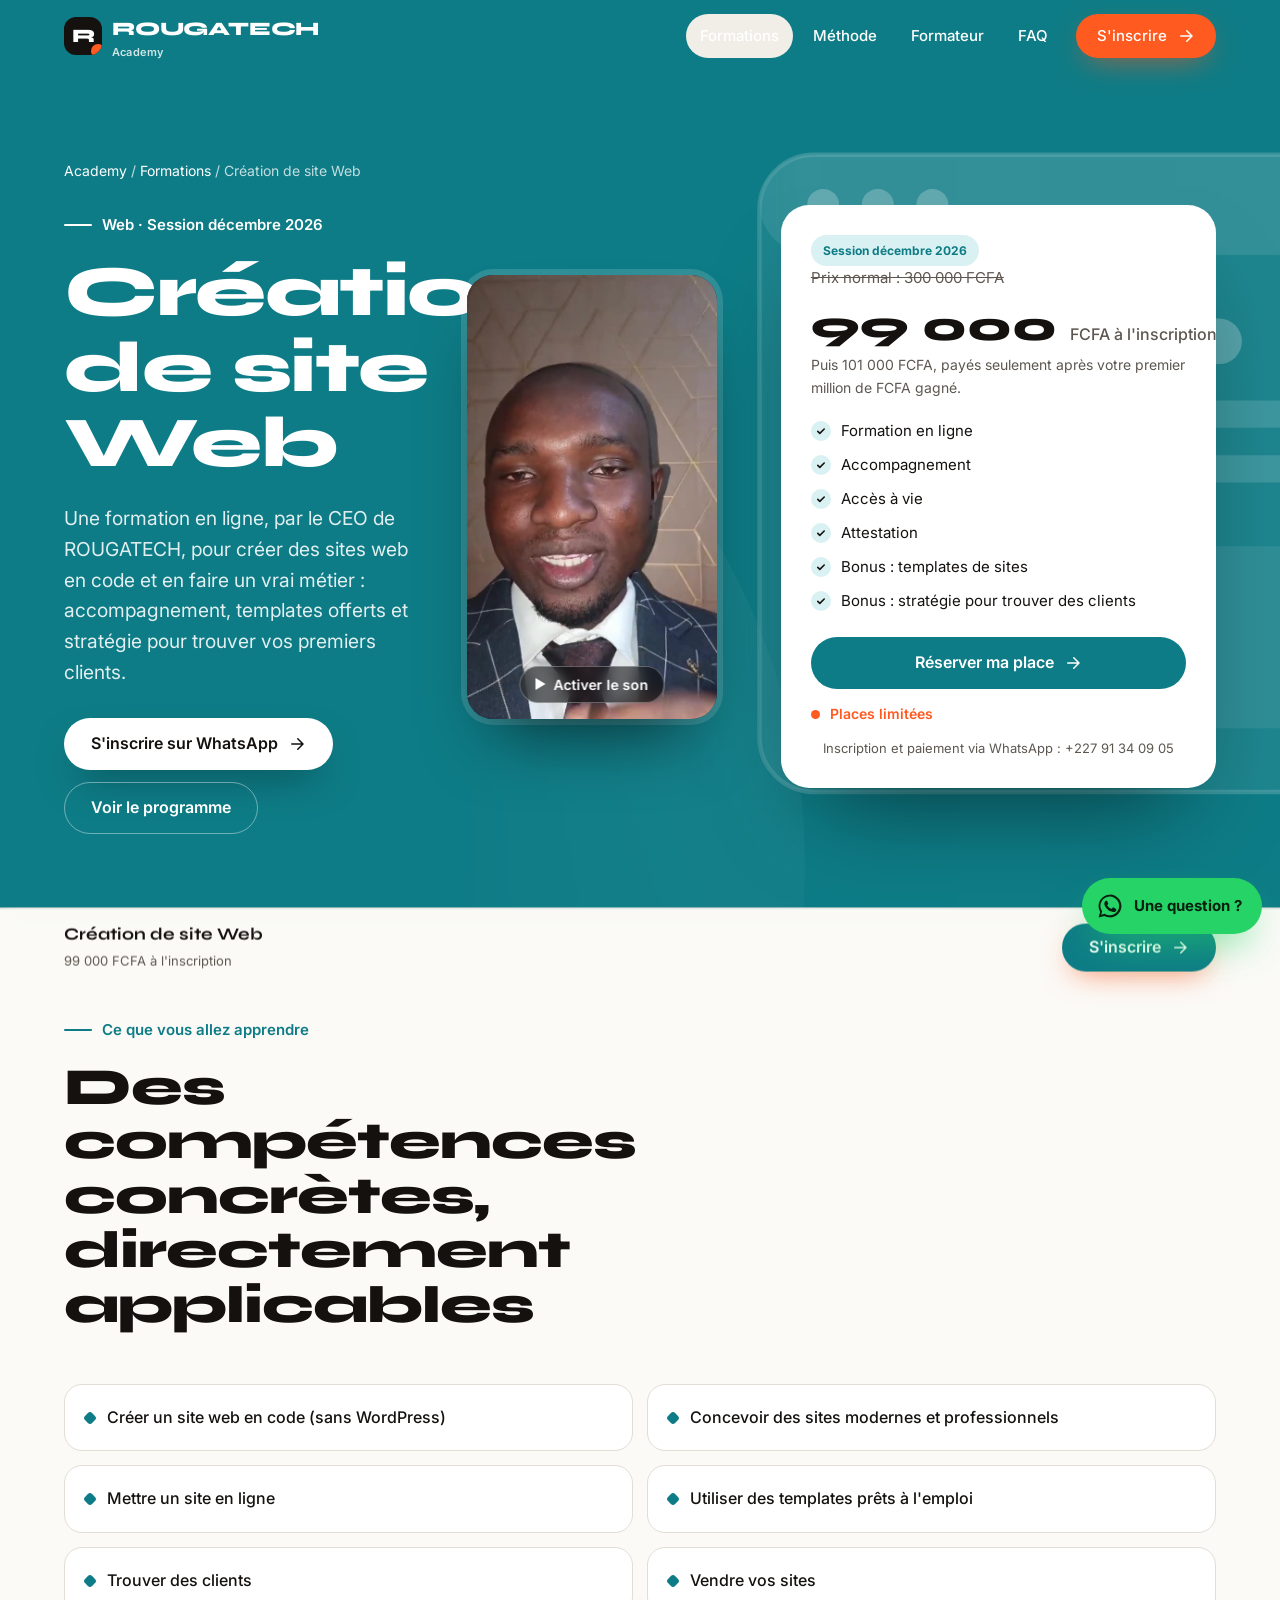
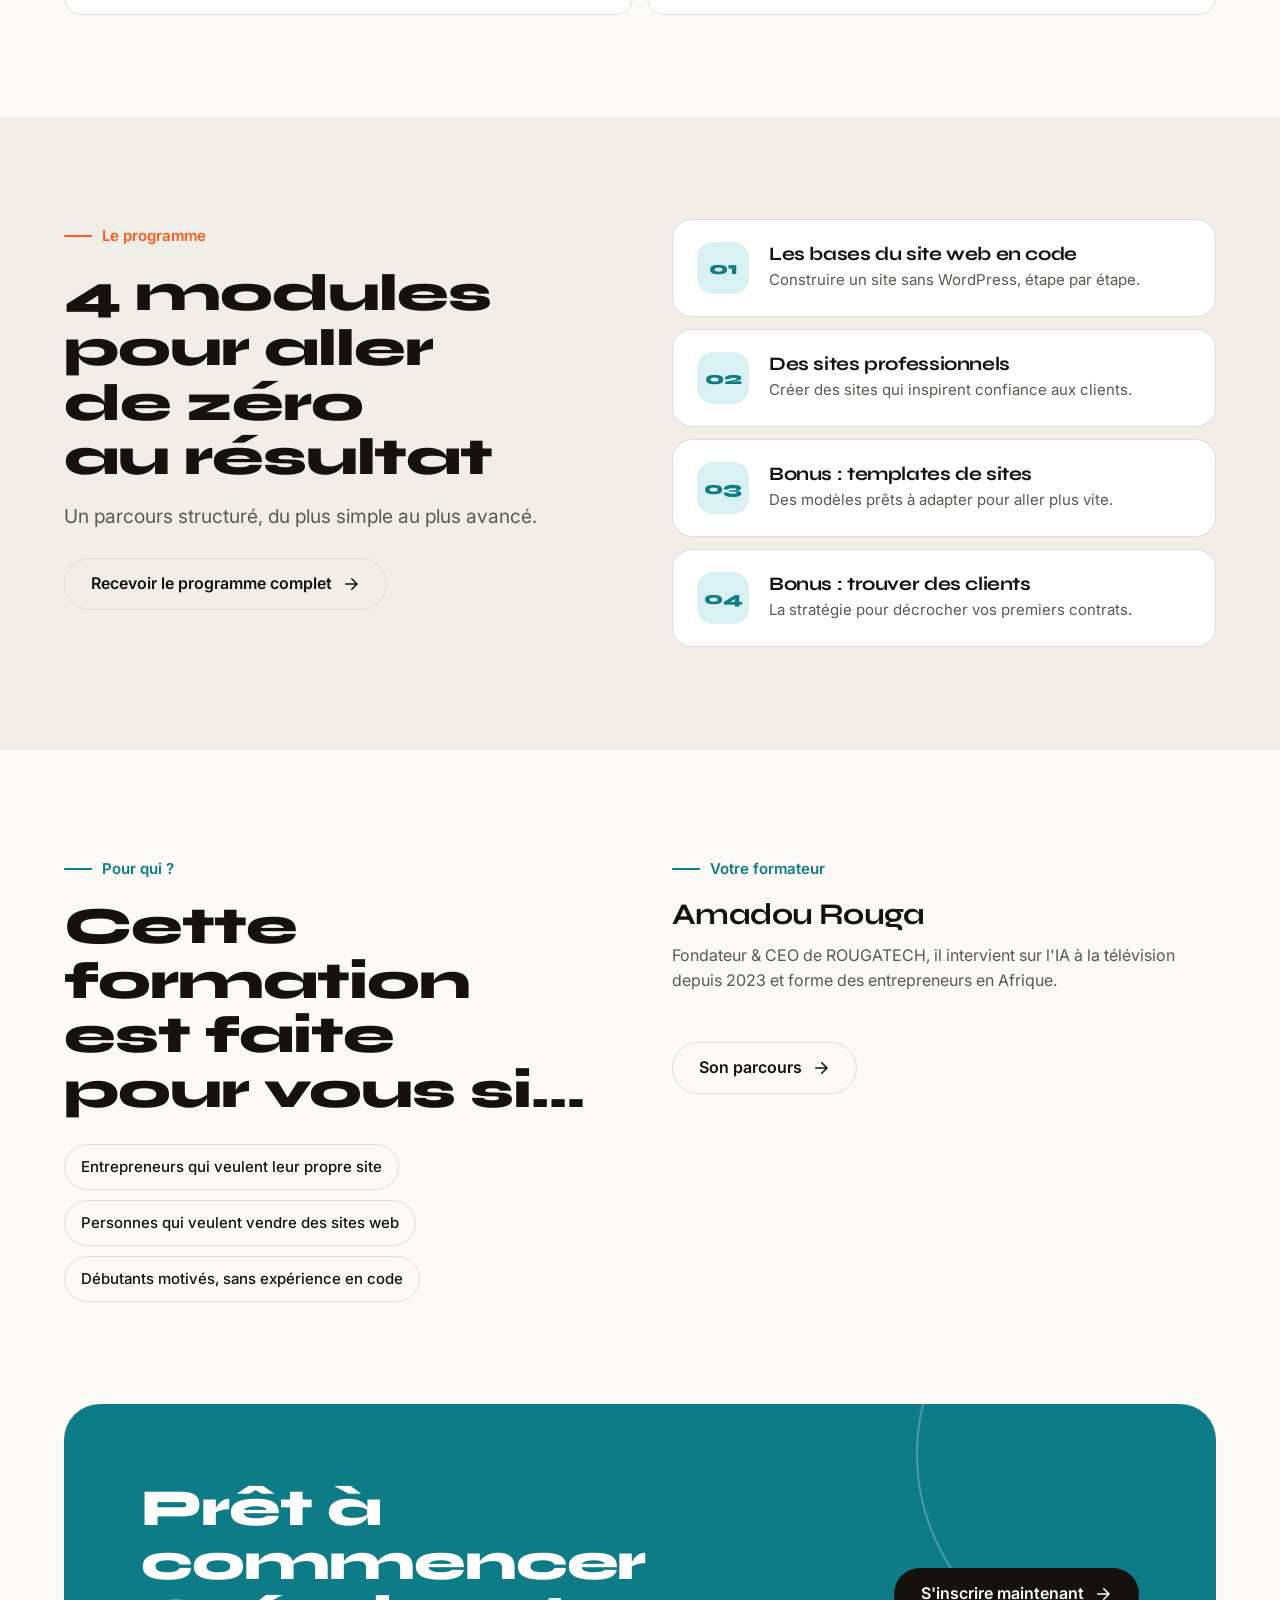
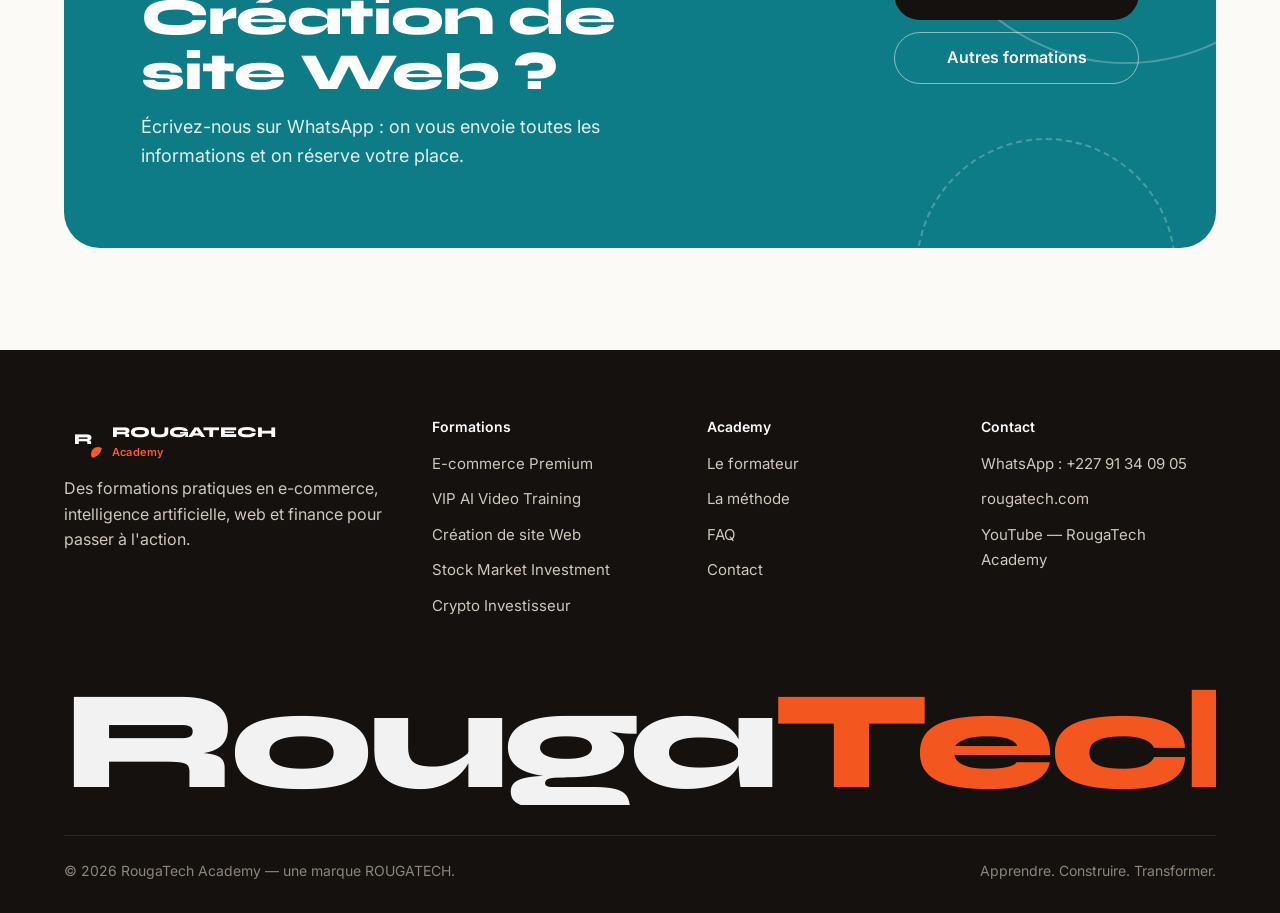
==== commit 5463b9b4: "Création de site Web: vidéo de présentation dans le haut de page (bouton son) Co-Authored-By: Claude" ====
--- a/creation-site-web/index.html
+++ b/creation-site-web/index.html
@@ -12,6 +12,17 @@
 <link rel="preconnect" href="https://fonts.googleapis.com"><link rel="preconnect" href="https://fonts.gstatic.com" crossorigin><link href="https://fonts.googleapis.com/css2?family=Inter:wght@400;500;600;700&family=Syne:wght@700;800&display=swap" rel="stylesheet">
 <link rel="stylesheet" href="../assets/academy.css">
 <script type="application/ld+json">{"@context": "https://schema.org", "@type": "Course", "name": "Création de site Web", "description": "Apprenez à créer des sites web professionnels en code — sans WordPress — et à les vendre à des clients.", "inLanguage": "fr", "provider": {"@type": "EducationalOrganization", "name": "RougaTech Academy", "url": "https://academy.rougatech.com/"}}</script>
+<style>
+.c-hero .hero-main{display:grid;grid-template-columns:minmax(0,1fr) 250px;gap:clamp(24px,3vw,40px);align-items:center}
+.pvid{position:relative;margin:0;border-radius:26px;overflow:hidden;aspect-ratio:9/16;background:#06343a;box-shadow:0 40px 70px -30px rgba(0,0,0,.65),0 0 0 6px rgba(255,255,255,.14)}
+.pvid video{position:absolute;inset:0;width:100%;height:100%;object-fit:cover}
+.pvid-snd{position:absolute;left:50%;bottom:16px;transform:translateX(-50%);display:flex;align-items:center;gap:8px;white-space:nowrap;border:0;cursor:pointer;font:600 14px Inter,sans-serif;color:#fff;background:rgba(0,0,0,.55);-webkit-backdrop-filter:blur(8px);backdrop-filter:blur(8px);border-radius:999px;padding:10px 16px;box-shadow:inset 0 0 0 1px rgba(255,255,255,.3)}
+.pvid-snd::before{content:"";border-left:10px solid #fff;border-top:6px solid transparent;border-bottom:6px solid transparent}
+.pvid-snd[aria-pressed="true"]{background:#fff;color:#0b2f33}
+.pvid-snd[aria-pressed="true"]::before{border:0;width:9px;height:9px;background:#0b2f33;border-radius:2px}
+@media(max-width:1100px){.c-hero .hero-main{grid-template-columns:minmax(0,1fr) 210px}}
+@media(max-width:900px){.c-hero .hero-main{grid-template-columns:1fr}.pvid{width:min(300px,78vw);margin:8px auto 0}}
+</style>
 </head>
 <body>
 <div class="progress" aria-hidden="true"></div><header class="hdr"><div class="wrap">
@@ -23,12 +34,17 @@
 <section class="c-hero" style="--t:#0e7c86;--t2:#d9f1f2">
  <svg class="bg" viewBox="0 0 440 200" preserveAspectRatio="xMidYMid slice" aria-hidden="true"><defs><linearGradient id="ghcreation-site-web" x1="0" y1="0" x2="1" y2="1"><stop offset="0" stop-color="#fff" stop-opacity=".35"/><stop offset="1" stop-color="#fff" stop-opacity="0"/></linearGradient></defs><circle cx="60" cy="190" r="140" fill="url(#ghcreation-site-web)"/><rect x="190" y="34" width="210" height="140" rx="12" fill="#fff" fill-opacity=".2" stroke="#fff" stroke-opacity=".5"/><rect x="190" y="34" width="210" height="22" rx="12" fill="#fff" fill-opacity=".3"/><circle cx="204" cy="45" r="3.5" fill="#fff"/><circle cx="216" cy="45" r="3.5" fill="#fff"/><circle cx="228" cy="45" r="3.5" fill="#fff"/><rect x="206" y="70" width="90" height="10" rx="5" fill="#fff" fill-opacity=".8"/><rect x="206" y="88" width="140" height="6" rx="3" fill="#fff" fill-opacity=".45"/><rect x="206" y="100" width="120" height="6" rx="3" fill="#fff" fill-opacity=".45"/><rect x="206" y="120" width="56" height="40" rx="8" fill="#fff" fill-opacity=".35"/><rect x="270" y="120" width="56" height="40" rx="8" fill="#fff" fill-opacity=".25"/><rect x="334" y="120" width="52" height="40" rx="8" fill="#fff" fill-opacity=".35"/></svg>
  <div class="wrap">
-  <div>
+  <div class="hero-main"><div class="hero-txt">
    <div class="crumbs rv"><a href="../">Academy</a> / <a href="../#formations">Formations</a> / Création de site Web</div>
    <span class="kicker rv">Web · Session décembre 2026</span>
    <h1 data-split>Création de site Web</h1>
    <p class="lead rv d1">Une formation en ligne, par le CEO de ROUGATECH, pour créer des sites web en code et en faire un vrai métier : accompagnement, templates offerts et stratégie pour trouver vos premiers clients.</p>
    <div class="hero-ctas rv d2"><a class="btn btn-acc" href="https://wa.me/22791340905?text=Bonjour%20RougaTech%20Academy%2C%20je%20souhaite%20m%27inscrire%20%C3%A0%20la%20formation%20%C2%AB%20Cr%C3%A9ation%20de%20site%20Web%20%C2%BB.">S'inscrire sur WhatsApp <svg viewBox="0 0 24 24" fill="none" stroke="currentColor" stroke-width="2" stroke-linecap="round" stroke-linejoin="round"><path d="M5 12h14M13 5l7 7-7 7"/></svg></a><a class="btn btn-ghost" href="#programme">Voir le programme</a></div>
+  </div>
+   <figure class="pvid rv d2">
+    <video src="videos/presentation.mp4" poster="videos/presentation.jpg" muted loop playsinline autoplay preload="metadata" aria-label="Amadou Rouga présente la formation Création de site Web"></video>
+    <button type="button" class="pvid-snd" aria-pressed="false">Activer le son</button>
+   </figure>
   </div>
   <aside class="offer rv d2" style="--t:#0e7c86;--t2:#d9f1f2">
    <span class="tag">Session décembre 2026</span>
@@ -72,4 +88,10 @@
 </div></footer>
 <a class="wa-fab" href="https://wa.me/22791340905?text=Bonjour%20RougaTech%20Academy%2C%20je%20souhaite%20des%20informations%20sur%20vos%20formations." aria-label="Écrire sur WhatsApp"><svg viewBox="0 0 32 32" fill="currentColor"><path d="M16 3a13 13 0 0 0-11.2 19.6L3 29l6.6-1.7A13 13 0 1 0 16 3zm0 23.7c-2 0-4-.6-5.7-1.6l-.4-.2-3.9 1 1-3.8-.3-.4A10.7 10.7 0 1 1 16 26.7zm5.9-8c-.3-.2-1.9-1-2.2-1s-.5-.2-.7.2-.8 1-1 1.2-.4.2-.7 0a8.8 8.8 0 0 1-4.4-3.8c-.3-.6.3-.5 1-1.7.1-.2 0-.4 0-.6l-1-2.4c-.3-.6-.5-.5-.7-.5h-.6c-.2 0-.6 0-.9.4s-1.2 1.2-1.2 2.9 1.2 3.3 1.4 3.6c.2.2 2.4 3.7 5.8 5.1 2.2.9 3 1 4.1.8.7-.1 1.9-.8 2.2-1.5s.3-1.4.2-1.5-.3-.2-.6-.4z"/></svg><span>Une question ?</span></a>
 <script src="../assets/academy.js" defer></script>
+<script>
+(function(){var f=document.querySelector('.pvid');if(!f)return;var v=f.querySelector('video'),b=f.querySelector('.pvid-snd');
+b.addEventListener('click',function(){if(v.muted){v.muted=false;v.currentTime=0;var p=v.play();if(p&&p.catch)p.catch(function(){});b.setAttribute('aria-pressed','true');b.textContent='Couper le son';}else{v.muted=true;b.setAttribute('aria-pressed','false');b.textContent='Activer le son';}});
+if('IntersectionObserver' in window){new IntersectionObserver(function(es){if(!es[0].isIntersecting&&!v.muted){v.muted=true;b.setAttribute('aria-pressed','false');b.textContent='Activer le son';}},{threshold:0}).observe(f);}
+})();
+</script>
 </body></html>
